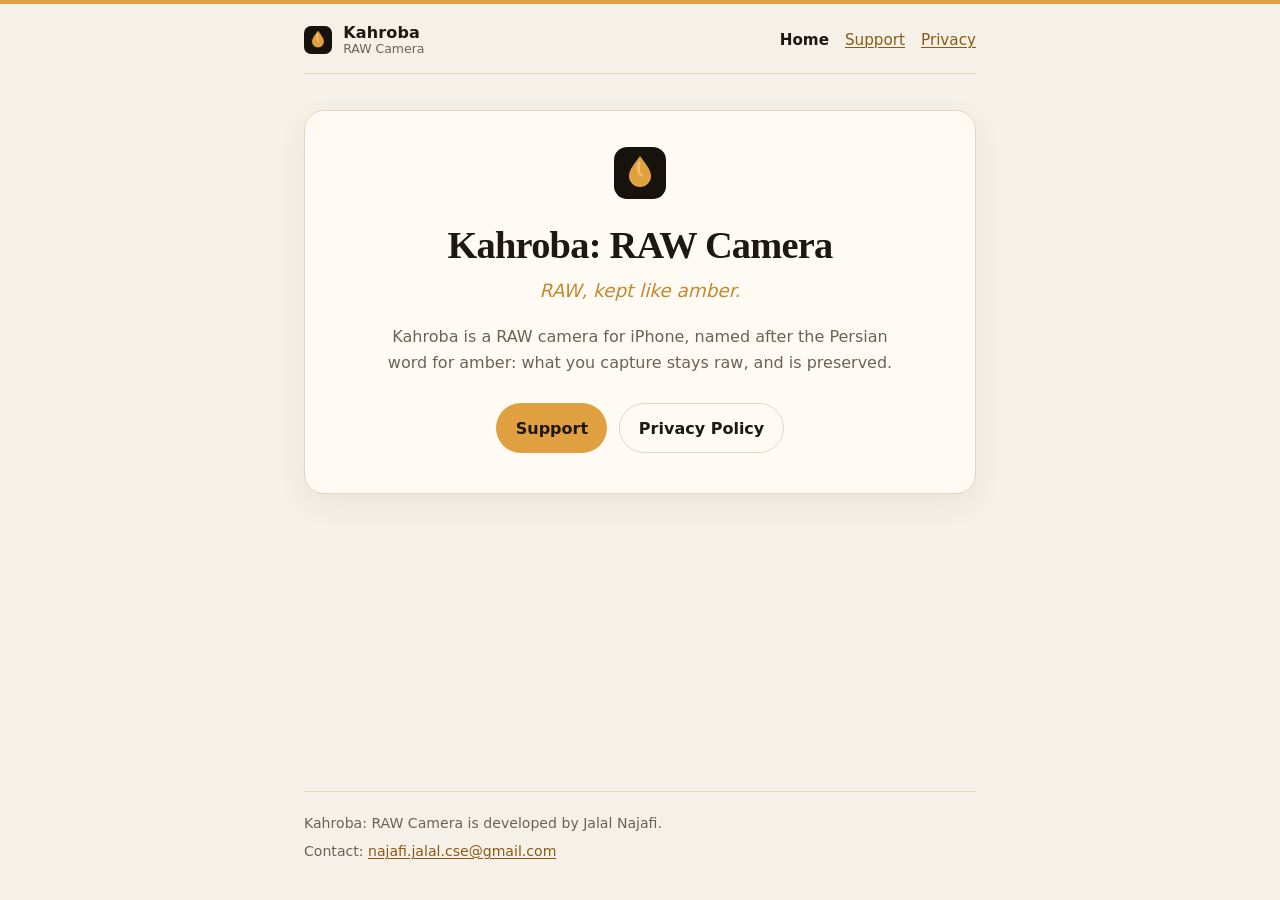
==== index.html @ dcbddff6 "Add public Support and Privacy Policy pages for Kahroba: RAW Camera Static English site for App Stor" ====
<!DOCTYPE html>
<html lang="en">
<head>
  <meta charset="utf-8">
  <meta name="viewport" content="width=device-width, initial-scale=1">
  <meta name="color-scheme" content="light dark">
  <meta name="description" content="Kahroba is a RAW camera for iPhone. RAW, kept like amber.">
  <title>Kahroba: RAW Camera</title>
  <link rel="icon" href="favicon.svg" type="image/svg+xml">
  <link rel="stylesheet" href="styles.css">
</head>
<body>
  <a class="skip" href="#content">Skip to content</a>
  <div class="topbar" aria-hidden="true"></div>
  <header>
    <a class="brand" href="index.html">
      <svg class="mark" viewBox="0 0 32 32" aria-hidden="true" focusable="false">
  <rect width="32" height="32" rx="8" fill="#16130f"/>
  <path d="M16 5.5c2.2 3.2 6.8 8.2 6.8 12.3A6.8 6.8 0 0 1 16 24.6a6.8 6.8 0 0 1-6.8-6.8C9.2 13.7 13.8 8.7 16 5.5z" fill="#e0a040"/>
  <path d="M14.2 10.2c1.4-2 2.5-3.4 1.8 2.4-.5 4.2 2.6 5.4 2.6 5.4-2.8.8-4.8-1.7-4.4-7.8z" fill="#f3c56a" opacity=".85"/>
</svg>
      <span class="brand-text">
        <span class="brand-name">Kahroba</span>
        <span class="brand-sub">RAW Camera</span>
      </span>
    </a>
    <nav aria-label="Primary">
      <a href="index.html" aria-current="page">Home</a>
      <a href="support.html">Support</a>
      <a href="privacy.html">Privacy</a>
    </nav>
  </header>
  <main id="content">
    <section class="hero">
      <svg class="mark-lg" viewBox="0 0 32 32" aria-hidden="true" focusable="false">
  <rect width="32" height="32" rx="8" fill="#16130f"/>
  <path d="M16 5.5c2.2 3.2 6.8 8.2 6.8 12.3A6.8 6.8 0 0 1 16 24.6a6.8 6.8 0 0 1-6.8-6.8C9.2 13.7 13.8 8.7 16 5.5z" fill="#e0a040"/>
  <path d="M14.2 10.2c1.4-2 2.5-3.4 1.8 2.4-.5 4.2 2.6 5.4 2.6 5.4-2.8.8-4.8-1.7-4.4-7.8z" fill="#f3c56a" opacity=".85"/>
</svg>
      <h1>Kahroba: RAW Camera</h1>
      <p class="tagline">RAW, kept like amber.</p>
      <p class="lede">Kahroba is a RAW camera for iPhone, named after the Persian word for amber: what you capture stays raw, and is preserved.</p>
      <div class="actions">
        <a class="btn btn-primary" href="support.html">Support</a>
        <a class="btn btn-secondary" href="privacy.html">Privacy Policy</a>
      </div>
    </section>
  </main>
  <footer>
    <p>Kahroba: RAW Camera is developed by Jalal Najafi.</p>
    <p>Contact: <a href="mailto:najafi.jalal.cse@gmail.com">najafi.jalal.cse@gmail.com</a></p>
  </footer>
</body>
</html>
---- styles.css ----
/* Kahroba site — local stylesheet only. No external fonts, scripts, or trackers. */

:root {
  color-scheme: light dark;
  --amber: #e0a040;
  --amber-deep: #c4892a;
  --bg: #f6f1e8;
  --bg-elev: #fffbf4;
  --text: #1c1812;
  --muted: #6b6256;
  --line: #e4d6c0;
  --link: #8a5a12;
  --link-hover: #6e460c;
  --shadow: 0 10px 30px rgba(28, 24, 18, 0.06);
}

@media (prefers-color-scheme: dark) {
  :root {
    --bg: #14110e;
    --bg-elev: #1d1914;
    --text: #f4efe6;
    --muted: #b5a894;
    --line: #3a3228;
    --link: #e0a040;
    --link-hover: #f0c06a;
    --shadow: 0 10px 30px rgba(0, 0, 0, 0.28);
  }
}

* {
  box-sizing: border-box;
}

html {
  font-size: 100%;
  -webkit-text-size-adjust: 100%;
}

body {
  margin: 0;
  min-height: 100vh;
  display: flex;
  flex-direction: column;
  background: var(--bg);
  color: var(--text);
  font-family: system-ui, -apple-system, BlinkMacSystemFont, "Segoe UI", sans-serif;
  line-height: 1.6;
}

a {
  color: var(--link);
  text-decoration-thickness: 1px;
  text-underline-offset: 0.16em;
}

a:hover,
a:focus-visible {
  color: var(--link-hover);
}

a:focus-visible,
.btn:focus-visible {
  outline: 2px solid var(--amber);
  outline-offset: 3px;
}

.skip {
  position: absolute;
  left: 0.75rem;
  top: -3rem;
  background: var(--bg-elev);
  color: var(--text);
  padding: 0.5rem 0.75rem;
  z-index: 10;
}

.skip:focus {
  top: 0.75rem;
}

.topbar {
  height: 4px;
  background: var(--amber);
}

header,
main,
footer {
  width: min(42rem, calc(100% - 2.5rem));
  margin-inline: auto;
}

header {
  display: flex;
  align-items: center;
  justify-content: space-between;
  gap: 1rem;
  padding: 1.25rem 0 1rem;
  border-bottom: 1px solid var(--line);
}

.brand {
  display: flex;
  align-items: center;
  gap: 0.7rem;
  color: inherit;
  text-decoration: none;
  min-width: 0;
}

.brand:hover,
.brand:focus-visible {
  color: inherit;
}

.mark {
  width: 1.75rem;
  height: 1.75rem;
  flex: 0 0 auto;
}

.brand-text {
  display: flex;
  flex-direction: column;
  line-height: 1.15;
}

.brand-name {
  font-weight: 650;
  letter-spacing: 0.01em;
}

.brand-sub {
  color: var(--muted);
  font-size: 0.78rem;
}

nav {
  display: flex;
  gap: 1rem;
  flex-wrap: wrap;
  justify-content: flex-end;
}

nav a {
  font-size: 0.95rem;
}

nav a[aria-current="page"] {
  color: var(--text);
  text-decoration: none;
  font-weight: 600;
}

main {
  flex: 1;
  padding: 2.25rem 0 3rem;
}

.hero {
  text-align: center;
  padding: 2.25rem 1.25rem 2.5rem;
  background: var(--bg-elev);
  border: 1px solid var(--line);
  border-radius: 1.25rem;
  box-shadow: var(--shadow);
}

.hero .mark-lg {
  width: 3.25rem;
  height: 3.25rem;
  margin: 0 auto 1rem;
}

h1 {
  margin: 0 0 0.5rem;
  font-family: ui-serif, Palatino, Georgia, "Times New Roman", serif;
  font-weight: 600;
  font-size: clamp(1.8rem, 5vw, 2.4rem);
  line-height: 1.2;
  letter-spacing: -0.02em;
}

.tagline {
  margin: 0;
  color: var(--amber-deep);
  font-size: 1.15rem;
  font-style: italic;
}

@media (prefers-color-scheme: dark) {
  .tagline {
    color: var(--amber);
  }
}

.lede {
  margin: 1.15rem auto 0;
  max-width: 32rem;
  color: var(--muted);
}

.actions {
  display: flex;
  justify-content: center;
  gap: 0.75rem;
  flex-wrap: wrap;
  margin-top: 1.75rem;
}

.btn {
  display: inline-block;
  padding: 0.7rem 1.15rem;
  border-radius: 999px;
  text-decoration: none;
  font-weight: 600;
  border: 1px solid transparent;
}

.btn-primary {
  background: var(--amber);
  color: #1c1812;
}

.btn-primary:hover,
.btn-primary:focus-visible {
  color: #1c1812;
  background: #ebb05a;
}

.btn-secondary {
  background: transparent;
  color: var(--text);
  border-color: var(--line);
}

.btn-secondary:hover,
.btn-secondary:focus-visible {
  color: var(--text);
  border-color: var(--amber);
}

h2 {
  margin: 2rem 0 0.7rem;
  font-size: 1.25rem;
  line-height: 1.3;
}

h2:first-child {
  margin-top: 0;
}

p,
ul {
  margin: 0 0 1rem;
}

ul {
  padding-left: 1.2rem;
}

li + li {
  margin-top: 0.35rem;
}

.faq {
  display: grid;
  gap: 0.9rem;
}

.faq article {
  background: var(--bg-elev);
  border: 1px solid var(--line);
  border-radius: 0.9rem;
  padding: 1rem 1.1rem 0.15rem;
}

.faq h3 {
  margin: 0 0 0.4rem;
  font-size: 1.02rem;
}

.note {
  padding: 0.9rem 1rem;
  border-left: 3px solid var(--amber);
  background: var(--bg-elev);
  border-radius: 0 0.7rem 0.7rem 0;
}

footer {
  padding: 1.25rem 0 2rem;
  border-top: 1px solid var(--line);
  color: var(--muted);
  font-size: 0.88rem;
}

footer p {
  margin: 0 0 0.35rem;
}

.meta {
  color: var(--muted);
  font-size: 0.92rem;
}

@media (max-width: 36rem) {
  header,
  main,
  footer {
    width: min(42rem, calc(100% - 1.75rem));
  }

  header {
    flex-direction: column;
    align-items: flex-start;
  }

  nav {
    justify-content: flex-start;
  }
}
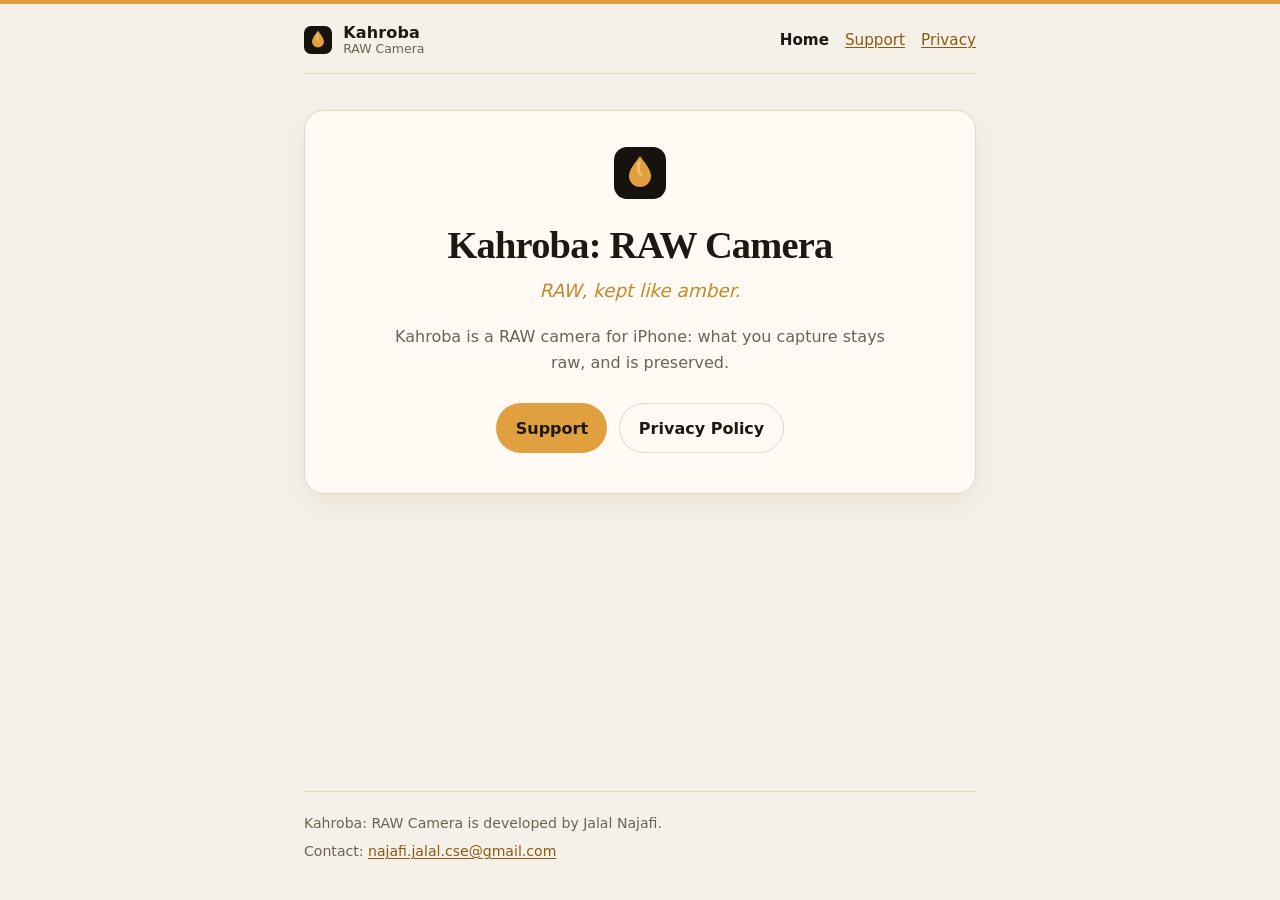
==== commit 9f52bc7c: "Remove language reference from homepage" ====
--- a/index.html
+++ b/index.html
@@ -39,7 +39,7 @@
 </svg>
       <h1>Kahroba: RAW Camera</h1>
       <p class="tagline">RAW, kept like amber.</p>
-      <p class="lede">Kahroba is a RAW camera for iPhone, named after the Persian word for amber: what you capture stays raw, and is preserved.</p>
+      <p class="lede">Kahroba is a RAW camera for iPhone: what you capture stays raw, and is preserved.</p>
       <div class="actions">
         <a class="btn btn-primary" href="support.html">Support</a>
         <a class="btn btn-secondary" href="privacy.html">Privacy Policy</a>
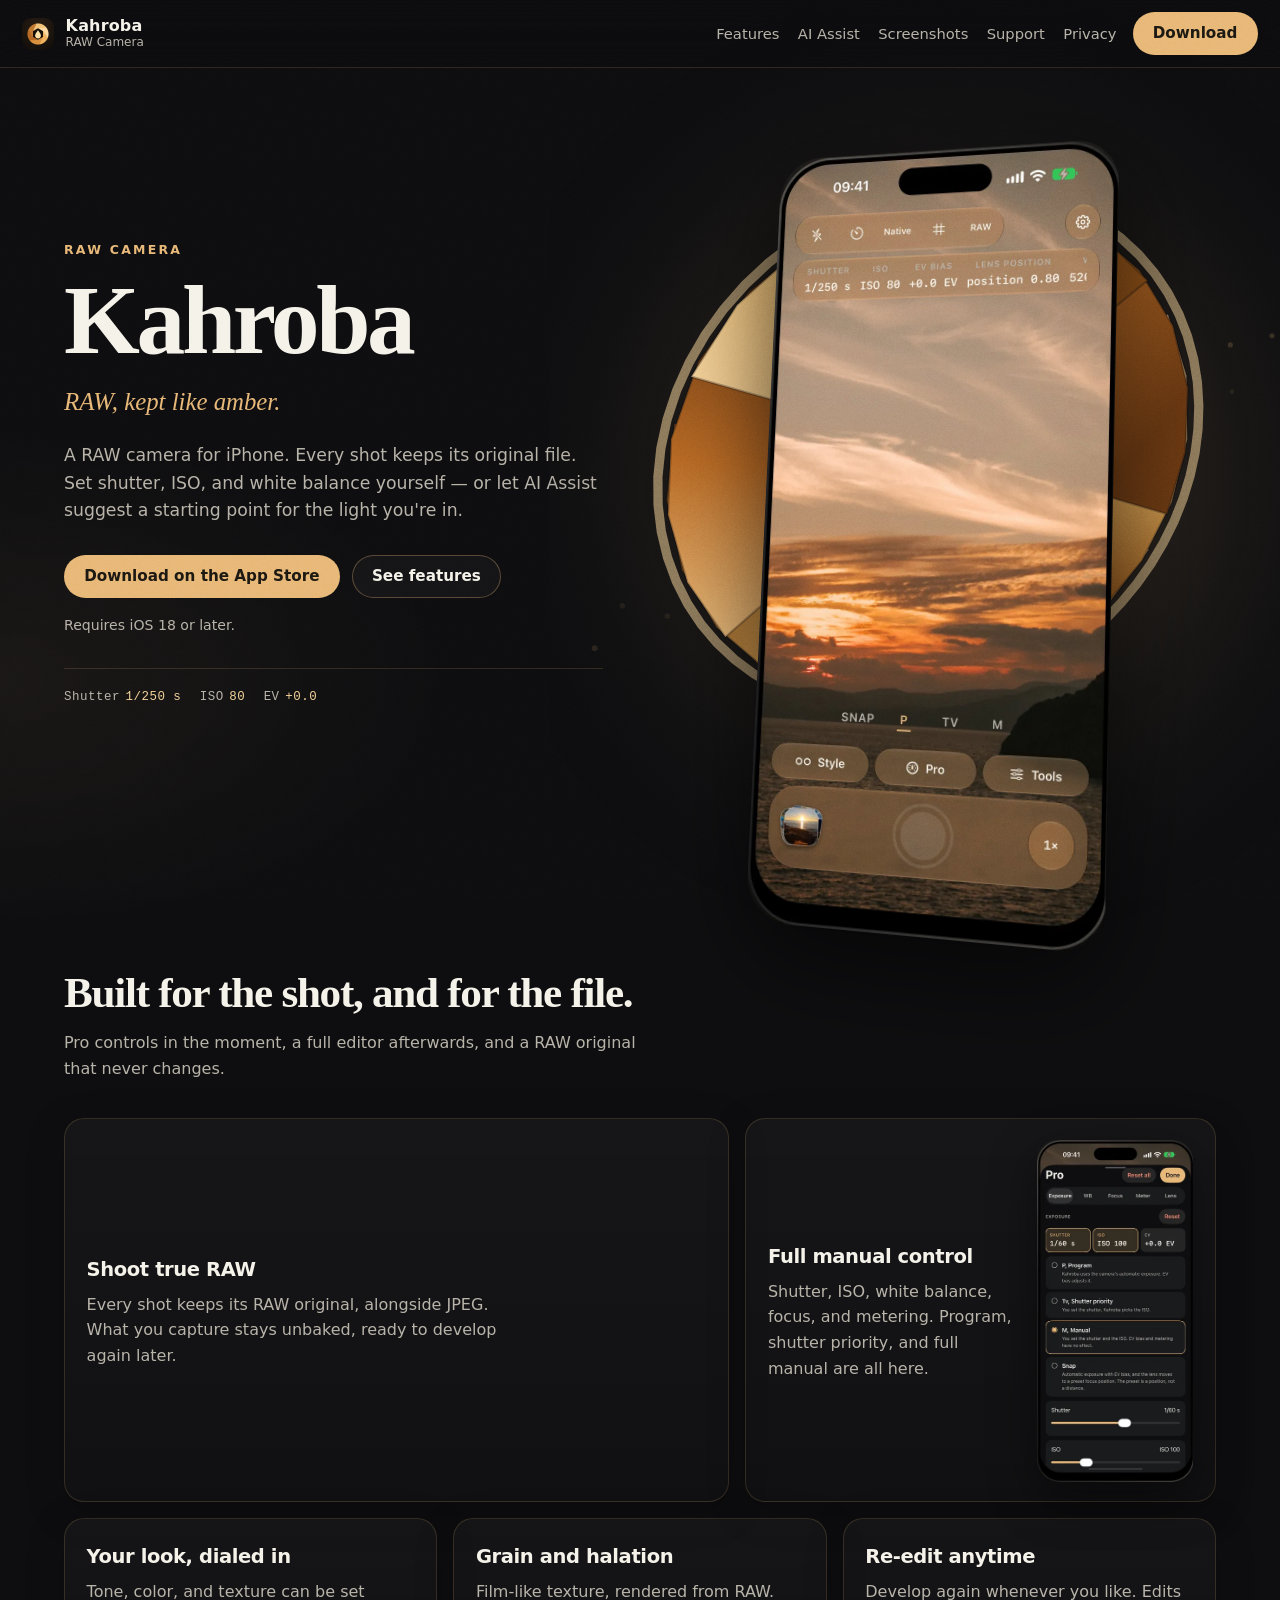
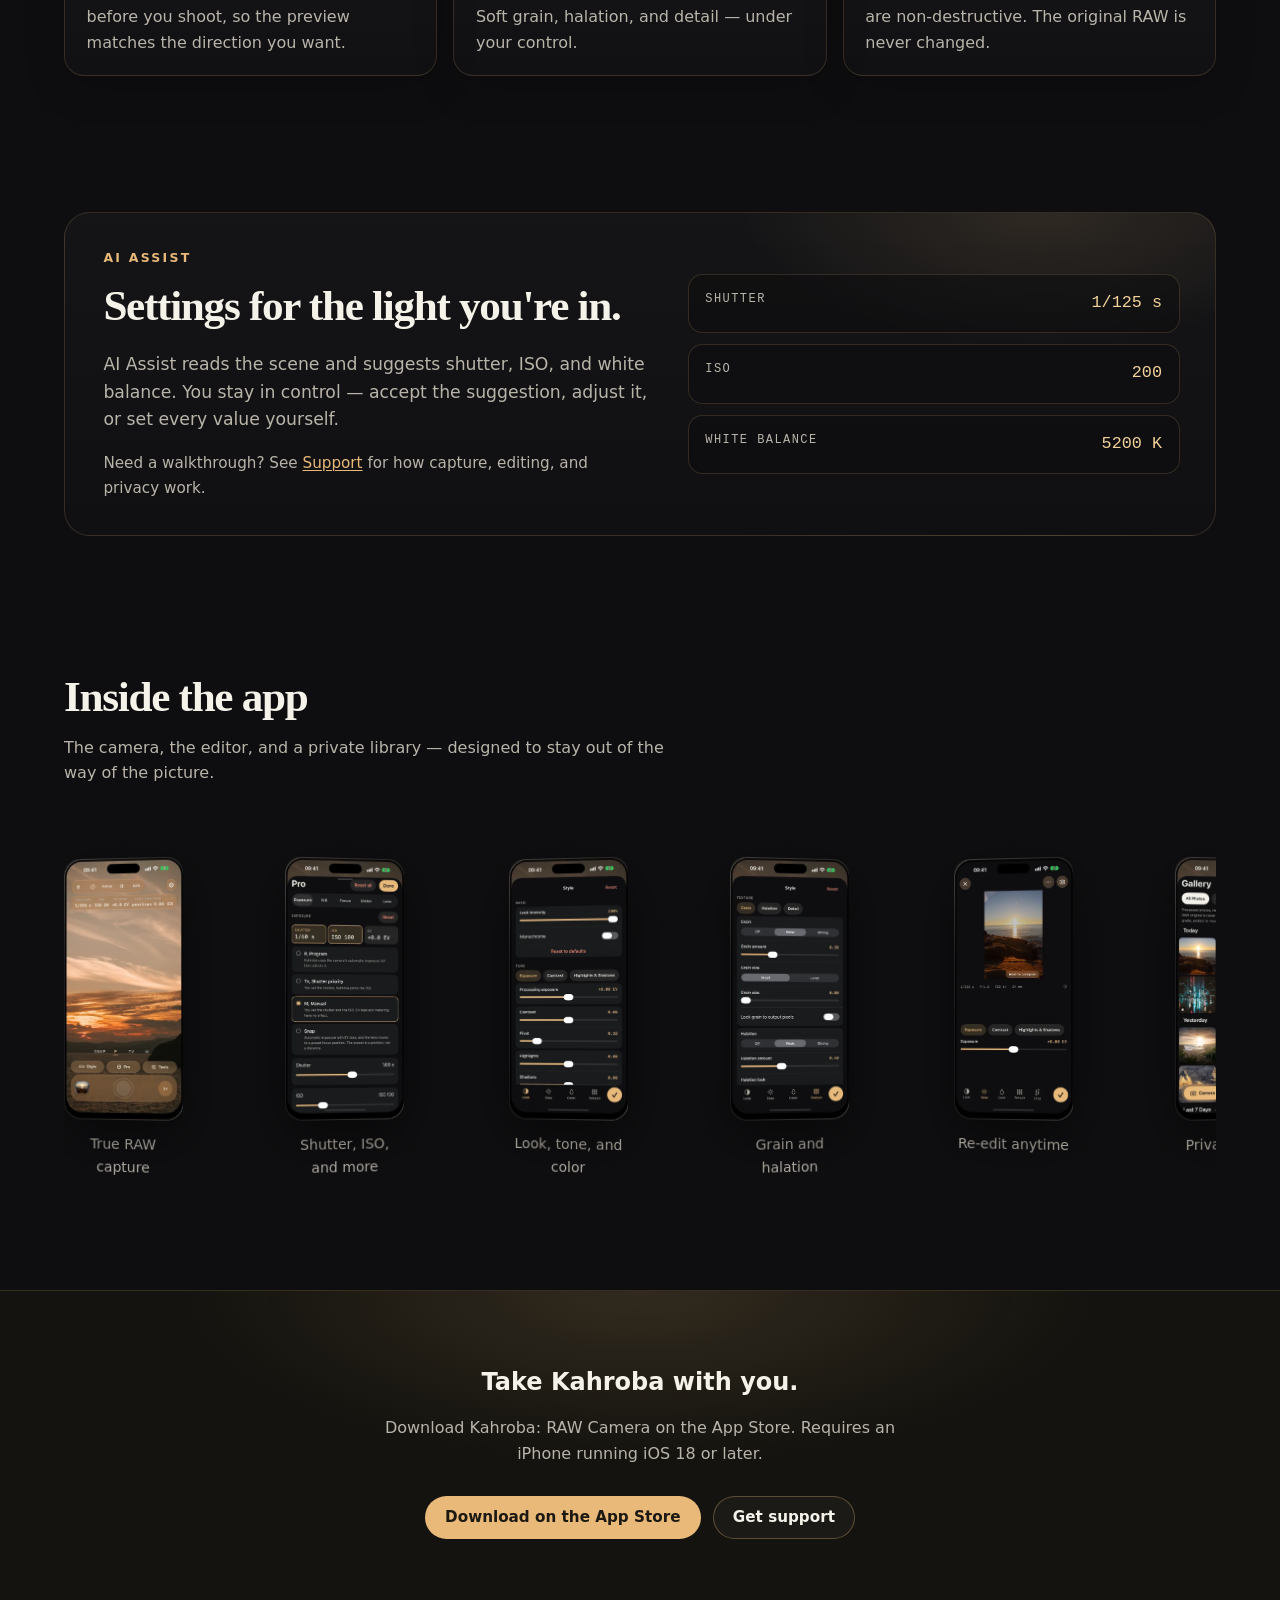
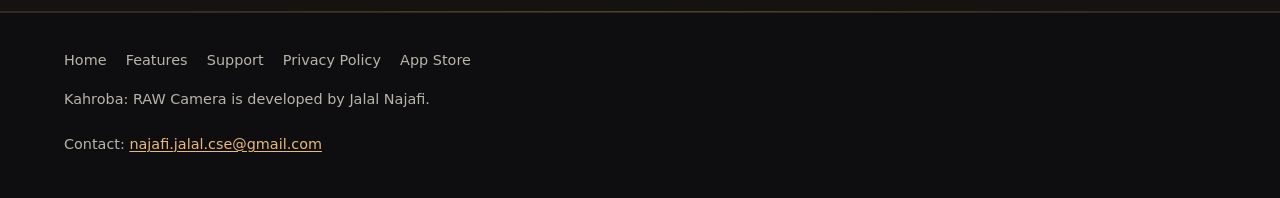
==== commit a85d2140: "Replace legal-only pages with a 3D landing site for Kahroba: RAW Camera Add a dark premium homepage " ====
--- a/index.html
+++ b/index.html
@@ -3,52 +3,280 @@
 <head>
   <meta charset="utf-8">
   <meta name="viewport" content="width=device-width, initial-scale=1">
-  <meta name="color-scheme" content="light dark">
-  <meta name="description" content="Kahroba is a RAW camera for iPhone. RAW, kept like amber.">
+  <meta name="color-scheme" content="dark">
+  <meta name="theme-color" content="#0E0E10">
+  <meta name="description" content="Kahroba is a RAW camera for iPhone. Shoot true RAW with full manual shutter, ISO, and white balance. AI Assist can suggest settings for the light you're in.">
   <title>Kahroba: RAW Camera</title>
-  <link rel="icon" href="favicon.svg" type="image/svg+xml">
-  <link rel="stylesheet" href="styles.css">
+  <link rel="canonical" href="https://jalalnajafi.github.io/kahroba-app/">
+  <link rel="icon" href="assets/favicon.svg" type="image/svg+xml">
+  <link rel="icon" href="assets/favicon-32.png" type="image/png" sizes="32x32">
+  <link rel="apple-touch-icon" href="assets/apple-touch-icon.png">
+  <meta property="og:type" content="website">
+  <meta property="og:title" content="Kahroba: RAW Camera">
+  <meta property="og:description" content="A RAW camera for iPhone. Manual control, true RAW, and AI Assist.">
+  <meta property="og:url" content="https://jalalnajafi.github.io/kahroba-app/">
+  <meta property="og:image" content="https://jalalnajafi.github.io/kahroba-app/assets/og.png">
+  <meta property="og:image:width" content="1200">
+  <meta property="og:image:height" content="630">
+  <meta name="twitter:card" content="summary_large_image">
+  <meta name="twitter:title" content="Kahroba: RAW Camera">
+  <meta name="twitter:description" content="A RAW camera for iPhone. Manual control, true RAW, and AI Assist.">
+  <meta name="twitter:image" content="https://jalalnajafi.github.io/kahroba-app/assets/og.png">
+  <link rel="preload" as="image" href="assets/screens/shoot-true-raw@2x.webp" fetchpriority="high">
+  <style>
+    .intro{position:fixed;inset:0;z-index:200}
+    .intro-veil{position:absolute;inset:0;background:#0e0e10}
+    html.intro-skip .intro,html.intro-done .intro{display:none!important}
+    @media (prefers-reduced-motion:reduce){.intro{display:none!important}}
+  </style>
+  <script>
+    (function () {
+      var skip = false;
+      try {
+        if (window.matchMedia("(prefers-reduced-motion: reduce)").matches) skip = true;
+        var force = /(?:^|[?&])intro=1(?:&|$)/.test(window.location.search);
+        if (!force && sessionStorage.getItem("kahroba-intro") === "1") skip = true;
+      } catch (e) {}
+      if (skip) document.documentElement.classList.add("intro-skip");
+      else {
+        document.documentElement.classList.add("intro-playing");
+        window.setTimeout(function () {
+          document.documentElement.classList.add("intro-done");
+          document.documentElement.classList.remove("intro-playing");
+          try { sessionStorage.setItem("kahroba-intro", "1"); } catch (e2) {}
+        }, 2000);
+      }
+    })();
+  </script>
+  <link rel="stylesheet" href="css/intro.css">
+  <link rel="stylesheet" href="css/site.css">
+  <script type="application/ld+json">
+  {
+    "@context": "https://schema.org",
+    "@type": "SoftwareApplication",
+    "name": "Kahroba: RAW Camera",
+    "operatingSystem": "iOS 18",
+    "applicationCategory": "PhotographyApplication",
+    "offers": {
+      "@type": "Offer",
+      "price": "0",
+      "priceCurrency": "USD"
+    },
+    "url": "https://jalalnajafi.github.io/kahroba-app/",
+    "downloadUrl": "https://apps.apple.com/app/id6832579621",
+    "image": "https://jalalnajafi.github.io/kahroba-app/assets/icon.png"
+  }
+  </script>
 </head>
 <body>
+  <div id="intro" class="intro">
+    <div class="intro-veil" aria-hidden="true"></div>
+    <svg class="intro-iris" viewBox="0 0 100 100" preserveAspectRatio="xMidYMid slice" aria-hidden="true">
+      <defs>
+        <linearGradient id="intro-blade-a" x1="0" y1="0" x2="1" y2="1">
+          <stop offset="0%" stop-color="#f3d19a"/>
+          <stop offset="45%" stop-color="#e8b979"/>
+          <stop offset="100%" stop-color="#8a4e16"/>
+        </linearGradient>
+        <linearGradient id="intro-blade-b" x1="1" y1="0" x2="0" y2="1">
+          <stop offset="0%" stop-color="#e8b979"/>
+          <stop offset="50%" stop-color="#b86a24"/>
+          <stop offset="100%" stop-color="#6d3a12"/>
+        </linearGradient>
+      </defs>
+      <g class="intro-blade-g" style="--i:0"><path class="intro-blade" d="M 49.53 49.353 L 22.08 11.572 A 47.5 47.5 0 0 1 77.92 11.572 L 50.47 49.353 A 0.8 0.8 0 0 0 49.53 49.353 Z" fill="url(#intro-blade-a)"/></g>
+      <g class="intro-blade-g" style="--i:1"><path class="intro-blade" d="M 49.53 49.353 L 22.08 11.572 A 47.5 47.5 0 0 1 77.92 11.572 L 50.47 49.353 A 0.8 0.8 0 0 0 49.53 49.353 Z" fill="url(#intro-blade-b)"/></g>
+      <g class="intro-blade-g" style="--i:2"><path class="intro-blade" d="M 49.53 49.353 L 22.08 11.572 A 47.5 47.5 0 0 1 77.92 11.572 L 50.47 49.353 A 0.8 0.8 0 0 0 49.53 49.353 Z" fill="url(#intro-blade-a)"/></g>
+      <g class="intro-blade-g" style="--i:3"><path class="intro-blade" d="M 49.53 49.353 L 22.08 11.572 A 47.5 47.5 0 0 1 77.92 11.572 L 50.47 49.353 A 0.8 0.8 0 0 0 49.53 49.353 Z" fill="url(#intro-blade-b)"/></g>
+      <g class="intro-blade-g" style="--i:4"><path class="intro-blade" d="M 49.53 49.353 L 22.08 11.572 A 47.5 47.5 0 0 1 77.92 11.572 L 50.47 49.353 A 0.8 0.8 0 0 0 49.53 49.353 Z" fill="url(#intro-blade-a)"/></g>
+      <g class="intro-blade-g" style="--i:5"><path class="intro-blade" d="M 49.53 49.353 L 22.08 11.572 A 47.5 47.5 0 0 1 77.92 11.572 L 50.47 49.353 A 0.8 0.8 0 0 0 49.53 49.353 Z" fill="url(#intro-blade-b)"/></g>
+    </svg>
+    <div class="intro-rings" aria-hidden="true">
+      <span class="intro-ring"></span>
+      <span class="intro-ring"></span>
+      <span class="intro-ring"></span>
+    </div>
+    <canvas class="intro-fx" id="intro-fx" aria-hidden="true"></canvas>
+    <svg class="intro-drop" viewBox="0 0 64 80" aria-hidden="true">
+      <defs>
+        <linearGradient id="intro-drop-grad" x1="32" y1="2" x2="32" y2="78" gradientUnits="userSpaceOnUse">
+          <stop offset="0%" stop-color="#fff6de"/>
+          <stop offset="38%" stop-color="#f3d19a"/>
+          <stop offset="100%" stop-color="#c9893a"/>
+        </linearGradient>
+        <radialGradient id="intro-drop-hl" cx="38%" cy="58%" r="42%">
+          <stop offset="0%" stop-color="#fffdf6" stop-opacity="0.7"/>
+          <stop offset="55%" stop-color="#fff6de" stop-opacity="0.12"/>
+          <stop offset="100%" stop-color="#fff6de" stop-opacity="0"/>
+        </radialGradient>
+      </defs>
+      <path d="M32 3C32 3 56 30 56 50A24 24 0 1 1 8 50C8 30 32 3 32 3Z" fill="url(#intro-drop-grad)"/>
+      <path d="M32 3C32 3 56 30 56 50A24 24 0 1 1 8 50C8 30 32 3 32 3Z" fill="url(#intro-drop-hl)"/>
+      <ellipse cx="24.5" cy="48" rx="7.5" ry="10" fill="#fffdf6" opacity="0.28"/>
+    </svg>
+    <button type="button" class="intro-skip" id="intro-skip">Skip</button>
+  </div>
   <a class="skip" href="#content">Skip to content</a>
-  <div class="topbar" aria-hidden="true"></div>
-  <header>
+  <header class="site-header">
     <a class="brand" href="index.html">
-      <svg class="mark" viewBox="0 0 32 32" aria-hidden="true" focusable="false">
-  <rect width="32" height="32" rx="8" fill="#16130f"/>
-  <path d="M16 5.5c2.2 3.2 6.8 8.2 6.8 12.3A6.8 6.8 0 0 1 16 24.6a6.8 6.8 0 0 1-6.8-6.8C9.2 13.7 13.8 8.7 16 5.5z" fill="#e0a040"/>
-  <path d="M14.2 10.2c1.4-2 2.5-3.4 1.8 2.4-.5 4.2 2.6 5.4 2.6 5.4-2.8.8-4.8-1.7-4.4-7.8z" fill="#f3c56a" opacity=".85"/>
-</svg>
+      <img class="brand-icon" src="assets/icon.png" width="512" height="512" alt="">
       <span class="brand-text">
         <span class="brand-name">Kahroba</span>
         <span class="brand-sub">RAW Camera</span>
       </span>
     </a>
-    <nav aria-label="Primary">
-      <a href="index.html" aria-current="page">Home</a>
+    <nav id="nav" class="nav" aria-label="Primary">
+      <a href="#features">Features</a>
+      <a href="#ai">AI Assist</a>
+      <a href="#gallery">Screenshots</a>
       <a href="support.html">Support</a>
       <a href="privacy.html">Privacy</a>
     </nav>
+    <a class="btn btn-primary btn-download" href="https://apps.apple.com/app/id6832579621">Download</a>
+    <button class="nav-toggle" type="button" aria-controls="nav" aria-expanded="false" aria-label="Open menu">
+      <svg viewBox="0 0 24 24" fill="none" stroke="currentColor" stroke-width="1.8" stroke-linecap="round" aria-hidden="true">
+        <path d="M4 7h16M4 12h16M4 17h16"/>
+      </svg>
+    </button>
   </header>
+
   <main id="content">
     <section class="hero">
-      <svg class="mark-lg" viewBox="0 0 32 32" aria-hidden="true" focusable="false">
-  <rect width="32" height="32" rx="8" fill="#16130f"/>
-  <path d="M16 5.5c2.2 3.2 6.8 8.2 6.8 12.3A6.8 6.8 0 0 1 16 24.6a6.8 6.8 0 0 1-6.8-6.8C9.2 13.7 13.8 8.7 16 5.5z" fill="#e0a040"/>
-  <path d="M14.2 10.2c1.4-2 2.5-3.4 1.8 2.4-.5 4.2 2.6 5.4 2.6 5.4-2.8.8-4.8-1.7-4.4-7.8z" fill="#f3c56a" opacity=".85"/>
-</svg>
-      <h1>Kahroba: RAW Camera</h1>
-      <p class="tagline">RAW, kept like amber.</p>
-      <p class="lede">Kahroba is a RAW camera for iPhone: what you capture stays raw, and is preserved.</p>
-      <div class="actions">
-        <a class="btn btn-primary" href="support.html">Support</a>
-        <a class="btn btn-secondary" href="privacy.html">Privacy Policy</a>
+      <div class="hero-copy">
+        <p class="eyebrow">RAW Camera</p>
+        <h1>Kahroba</h1>
+        <p class="tagline">RAW, kept like amber.</p>
+        <p class="lede">A RAW camera for iPhone. Every shot keeps its original file. Set shutter, ISO, and white balance yourself — or let AI Assist suggest a starting point for the light you're in.</p>
+        <div class="hero-actions">
+          <a class="btn btn-primary" href="https://apps.apple.com/app/id6832579621">Download on the App Store</a>
+          <a class="btn btn-secondary" href="#features">See features</a>
+        </div>
+        <p class="req">Requires iOS 18 or later.</p>
+        <div class="hud" aria-hidden="true">
+          <span><b>Shutter</b>1/250 s</span>
+          <span><b>ISO</b>80</span>
+          <span><b>EV</b>+0.0</span>
+        </div>
+      </div>
+      <div class="hero-stage" aria-hidden="true">
+        <canvas id="aperture" width="800" height="800"></canvas>
+        <div class="phone-tilt">
+          <img src="assets/screens/shoot-true-raw.webp" srcset="assets/screens/shoot-true-raw.webp 360w, assets/screens/shoot-true-raw@2x.webp 720w" sizes="(max-width: 860px) 64vw, 22.5rem" width="720" height="1570" alt="Kahroba camera screen capturing a sunset in RAW, with shutter, ISO, and lens controls visible." decoding="async" fetchpriority="high">
+        </div>
+      </div>
+    </section>
+
+    <section class="section" id="features">
+      <div class="section-head reveal">
+        <h2>Built for the shot, and for the file.</h2>
+        <p>Pro controls in the moment, a full editor afterwards, and a RAW original that never changes.</p>
+      </div>
+      <div class="feature-grid">
+        <article class="card wide reveal">
+          <div class="card-row">
+            <div>
+              <h3>Shoot true RAW</h3>
+              <p>Every shot keeps its RAW original, alongside JPEG. What you capture stays unbaked, ready to develop again later.</p>
+            </div>
+            <img src="assets/screens/shoot-true-raw.webp" srcset="assets/screens/shoot-true-raw.webp 360w, assets/screens/shoot-true-raw@2x.webp 720w" sizes="9.8rem" width="720" height="1570" alt="The Kahroba camera interface over a sunset, with RAW enabled." decoding="async" class="phone-mini">
+          </div>
+        </article>
+        <article class="card narrow reveal">
+          <div class="card-row">
+            <div>
+              <h3>Full manual control</h3>
+              <p>Shutter, ISO, white balance, focus, and metering. Program, shutter priority, and full manual are all here.</p>
+            </div>
+            <img src="assets/screens/full-manual.webp" srcset="assets/screens/full-manual.webp 360w, assets/screens/full-manual@2x.webp 720w" sizes="9.8rem" width="720" height="1570" alt="The Pro controls screen, with manual shutter and ISO selected." decoding="async" class="phone-mini">
+          </div>
+        </article>
+        <article class="card third reveal">
+          <h3>Your look, dialed in</h3>
+          <p>Tone, color, and texture can be set before you shoot, so the preview matches the direction you want.</p>
+        </article>
+        <article class="card third reveal">
+          <h3>Grain and halation</h3>
+          <p>Film-like texture, rendered from RAW. Soft grain, halation, and detail — under your control.</p>
+        </article>
+        <article class="card third reveal">
+          <h3>Re-edit anytime</h3>
+          <p>Develop again whenever you like. Edits are non-destructive. The original RAW is never changed.</p>
+        </article>
+      </div>
+    </section>
+
+    <section class="section" id="ai">
+      <div class="ai-panel reveal">
+        <div>
+          <p class="eyebrow">AI Assist</p>
+          <h2>Settings for the light you're in.</h2>
+          <p class="lede">AI Assist reads the scene and suggests shutter, ISO, and white balance. You stay in control — accept the suggestion, adjust it, or set every value yourself.</p>
+          <p class="ai-note">Need a walkthrough? See <a href="support.html">Support</a> for how capture, editing, and privacy work.</p>
+        </div>
+        <div class="ai-readout" aria-hidden="true">
+          <div><b>Shutter</b><span>1/125 s</span></div>
+          <div><b>ISO</b><span>200</span></div>
+          <div><b>White balance</b><span>5200 K</span></div>
+        </div>
+      </div>
+    </section>
+
+    <section class="section" id="gallery">
+      <div class="section-head reveal">
+        <h2>Inside the app</h2>
+        <p>The camera, the editor, and a private library — designed to stay out of the way of the picture.</p>
+      </div>
+      <div class="gallery-track">
+        <figure class="shot">
+          <img src="assets/screens/shoot-true-raw.webp" srcset="assets/screens/shoot-true-raw.webp 360w, assets/screens/shoot-true-raw@2x.webp 720w" sizes="(min-width: 700px) 16.5rem, 70vw" width="720" height="1570" alt="Kahroba camera screen capturing a sunset in RAW." decoding="async">
+          <figcaption>True RAW capture</figcaption>
+        </figure>
+        <figure class="shot">
+          <img src="assets/screens/full-manual.webp" srcset="assets/screens/full-manual.webp 360w, assets/screens/full-manual@2x.webp 720w" sizes="(min-width: 700px) 16.5rem, 70vw" width="720" height="1570" alt="Manual shutter, ISO, and exposure mode controls." decoding="async">
+          <figcaption>Shutter, ISO, and more</figcaption>
+        </figure>
+        <figure class="shot">
+          <img src="assets/screens/your-look.webp" srcset="assets/screens/your-look.webp 360w, assets/screens/your-look@2x.webp 720w" sizes="(min-width: 700px) 16.5rem, 70vw" width="720" height="1570" alt="Style controls for tone, look, and texture before capture." decoding="async">
+          <figcaption>Look, tone, and color</figcaption>
+        </figure>
+        <figure class="shot">
+          <img src="assets/screens/grain-halation.webp" srcset="assets/screens/grain-halation.webp 360w, assets/screens/grain-halation@2x.webp 720w" sizes="(min-width: 700px) 16.5rem, 70vw" width="720" height="1570" alt="Texture controls for grain and halation." decoding="async">
+          <figcaption>Grain and halation</figcaption>
+        </figure>
+        <figure class="shot">
+          <img src="assets/screens/edit-anytime.webp" srcset="assets/screens/edit-anytime.webp 360w, assets/screens/edit-anytime@2x.webp 720w" sizes="(min-width: 700px) 16.5rem, 70vw" width="720" height="1570" alt="The non-destructive editor, with exposure adjustments and a compare control." decoding="async">
+          <figcaption>Re-edit anytime</figcaption>
+        </figure>
+        <figure class="shot">
+          <img src="assets/screens/private.webp" srcset="assets/screens/private.webp 360w, assets/screens/private@2x.webp 720w" sizes="(min-width: 700px) 16.5rem, 70vw" width="720" height="1570" alt="The in-app gallery, with photos grouped by day." decoding="async">
+          <figcaption>Private library</figcaption>
+        </figure>
+      </div>
+    </section>
+
+    <section class="download-band" id="download">
+      <h2>Take Kahroba with you.</h2>
+      <p>Download Kahroba: RAW Camera on the App Store. Requires an iPhone running iOS 18 or later.</p>
+      <div class="hero-actions">
+        <a class="btn btn-primary" href="https://apps.apple.com/app/id6832579621">Download on the App Store</a>
+        <a class="btn btn-secondary" href="support.html">Get support</a>
       </div>
     </section>
   </main>
-  <footer>
-    <p>Kahroba: RAW Camera is developed by Jalal Najafi.</p>
-    <p>Contact: <a href="mailto:najafi.jalal.cse@gmail.com">najafi.jalal.cse@gmail.com</a></p>
+
+  <footer class="site-footer">
+    <div class="footer-inner">
+      <nav class="footer-links" aria-label="Footer">
+        <a href="index.html">Home</a>
+        <a href="#features">Features</a>
+        <a href="support.html">Support</a>
+        <a href="privacy.html">Privacy Policy</a>
+        <a href="https://apps.apple.com/app/id6832579621">App Store</a>
+      </nav>
+      <p>Kahroba: RAW Camera is developed by Jalal Najafi.</p>
+      <p>Contact: <a href="mailto:najafi.jalal.cse@gmail.com">najafi.jalal.cse@gmail.com</a></p>
+    </div>
   </footer>
+  <script src="js/site.js" defer></script>
 </body>
 </html>
--- a/css/intro.css
+++ b/css/intro.css
@@ -0,0 +1,261 @@
+/* Kahroba intro — local styles only. Timed to about 1.85s, with a 2s safety hide. */
+
+@property --hole {
+  syntax: "<length-percentage>";
+  inherits: false;
+  initial-value: 0%;
+}
+
+@property --iris-hole {
+  syntax: "<length-percentage>";
+  inherits: false;
+  initial-value: 0%;
+}
+
+.intro {
+  position: fixed;
+  inset: 0;
+  z-index: 200;
+  background: transparent;
+  color: #f5f2ea;
+  overflow: hidden;
+  touch-action: none;
+  overscroll-behavior: none;
+  animation: intro-end 2s linear forwards;
+}
+
+html.intro-playing,
+html.intro-playing body {
+  overflow: hidden;
+}
+
+@keyframes intro-end {
+  0%, 78% { opacity: 1; visibility: visible; }
+  96% { opacity: 0; visibility: visible; }
+  100% { opacity: 0; visibility: hidden; pointer-events: none; }
+}
+
+html.intro-skip .intro,
+html.intro-done .intro {
+  display: none !important;
+}
+
+@media (prefers-reduced-motion: reduce) {
+  .intro { display: none !important; }
+}
+
+.intro-veil,
+.intro-fx,
+.intro-drop,
+.intro-rings,
+.intro-iris {
+  pointer-events: none;
+}
+
+.intro-veil {
+  position: absolute;
+  inset: 0;
+  width: 100%;
+  height: 100%;
+  display: block;
+  background: #0e0e10;
+  --hole: 0%;
+  -webkit-mask-image: radial-gradient(circle at 50% 48%, transparent var(--hole), #000 calc(var(--hole) + 1px));
+  mask-image: radial-gradient(circle at 50% 48%, transparent var(--hole), #000 calc(var(--hole) + 1px));
+  animation: intro-hole 0.85s cubic-bezier(0.22, 1, 0.36, 1) 1.05s forwards;
+}
+
+@keyframes intro-hole {
+  from { --hole: 0%; }
+  to { --hole: 80vmax; }
+}
+
+.intro-iris {
+  position: absolute;
+  left: 50%;
+  top: 48%;
+  width: min(16.5rem, 52vmin);
+  height: min(16.5rem, 52vmin);
+  transform: translate(-50%, -50%);
+  display: block;
+  overflow: visible;
+  opacity: 0;
+  --iris-hole: 0%;
+  -webkit-mask-image: radial-gradient(circle at 50% 50%, transparent var(--iris-hole), #000 calc(var(--iris-hole) + 1px));
+  mask-image: radial-gradient(circle at 50% 50%, transparent var(--iris-hole), #000 calc(var(--iris-hole) + 1px));
+  animation: intro-iris-vis 1.85s linear forwards,
+             intro-iris-hole 0.7s cubic-bezier(0.22, 1, 0.36, 1) 1.08s forwards;
+}
+
+@keyframes intro-iris-hole {
+  from { --iris-hole: 0%; }
+  to { --iris-hole: 62%; }
+}
+
+@keyframes intro-iris-vis {
+  0%, 52% { opacity: 0; transform: translate(-50%, -50%) scale(0.78); }
+  58% { opacity: 1; transform: translate(-50%, -50%) scale(1); }
+  72% { opacity: 1; transform: translate(-50%, -50%) scale(1.04); }
+  100% { opacity: 0; transform: translate(-50%, -50%) scale(1.1); }
+}
+
+.intro-blade-g {
+  transform-box: view-box;
+  transform-origin: 50% 50%;
+  transform: rotate(calc(var(--i) * 60deg));
+}
+
+.intro-blade {
+  transform-box: view-box;
+  transform-origin: 50% 50%;
+  animation: intro-blade 0.68s cubic-bezier(0.22, 1, 0.36, 1) 1.12s forwards;
+}
+
+@keyframes intro-blade {
+  from { transform: rotate(0deg); }
+  to { transform: rotate(54deg); }
+}
+
+.intro-drop {
+  position: absolute;
+  left: 50%;
+  top: 48%;
+  width: 3.35rem;
+  height: 4.5rem;
+  transform: translate(-50%, calc(-50% - 56vh)) scale(0.86, 1.28);
+  transform-origin: 50% 100%;
+  opacity: 0;
+  filter: drop-shadow(0 10px 18px rgba(232, 185, 121, 0.28));
+  will-change: transform, opacity;
+  animation: intro-drop 1.85s linear forwards;
+  z-index: 3;
+}
+
+@keyframes intro-drop {
+  0% {
+    transform: translate(-50%, calc(-50% - 56vh)) scale(0.84, 1.3);
+    opacity: 0;
+    animation-timing-function: cubic-bezier(0.55, 0.05, 0.92, 0.22);
+  }
+  6% { opacity: 1; }
+  38% {
+    transform: translate(-50%, -50%) scale(0.94, 1.1);
+    opacity: 1;
+    animation-timing-function: cubic-bezier(0.15, 0.85, 0.3, 1);
+  }
+  42% {
+    transform: translate(-50%, -34%) scale(1.22, 0.58);
+    opacity: 1;
+  }
+  48% {
+    transform: translate(-50%, -58%) scale(0.94, 1.08);
+    opacity: 1;
+  }
+  54% {
+    transform: translate(-50%, -50%) scale(1, 1);
+    opacity: 0.9;
+    animation-timing-function: ease;
+  }
+  68% {
+    transform: translate(-50%, -50%) scale(0.42, 0.42);
+    opacity: 0;
+  }
+  100% {
+    transform: translate(-50%, -50%) scale(0.3, 0.3);
+    opacity: 0;
+  }
+}
+
+.intro-rings {
+  position: absolute;
+  left: 50%;
+  top: 48%;
+  width: 0;
+  height: 0;
+  z-index: 2;
+}
+
+.intro-ring {
+  position: absolute;
+  left: 0;
+  top: 0;
+  width: 1.1rem;
+  height: 1.1rem;
+  margin: -0.55rem 0 0 -0.55rem;
+  border: 2px solid rgba(243, 209, 154, 0.85);
+  border-radius: 50%;
+  opacity: 0;
+  transform: scale(0.2);
+  animation: intro-ring 1.05s ease-out 0.7s forwards;
+}
+
+.intro-ring:nth-child(2) {
+  border-width: 1.5px;
+  border-color: rgba(232, 185, 121, 0.65);
+  animation-delay: 0.82s;
+}
+
+.intro-ring:nth-child(3) {
+  border-width: 1px;
+  border-color: rgba(184, 106, 36, 0.55);
+  animation-delay: 0.96s;
+}
+
+@keyframes intro-ring {
+  0% { opacity: 0.9; transform: scale(0.15); }
+  100% { opacity: 0; transform: scale(28); }
+}
+
+html.js.intro-fx-on .intro-rings {
+  visibility: hidden;
+}
+
+.intro-fx {
+  position: absolute;
+  inset: 0;
+  width: 100%;
+  height: 100%;
+  z-index: 2;
+  animation: intro-fx-fade 1.85s linear forwards;
+}
+
+@keyframes intro-fx-fade {
+  0%, 60% { opacity: 1; }
+  82%, 100% { opacity: 0; }
+}
+
+.intro-skip {
+  position: absolute;
+  right: max(0.85rem, env(safe-area-inset-right, 0px));
+  bottom: max(0.85rem, env(safe-area-inset-bottom, 0px));
+  z-index: 5;
+  margin: 0;
+  padding: 0.55rem 0.95rem;
+  min-height: 44px;
+  min-width: 44px;
+  border-radius: 999px;
+  border: 1px solid rgba(232, 185, 121, 0.38);
+  background: rgba(14, 14, 16, 0.45);
+  color: #b9b4aa;
+  font: 600 0.85rem/1 system-ui, -apple-system, BlinkMacSystemFont, "Segoe UI", sans-serif;
+  cursor: pointer;
+  -webkit-tap-highlight-color: transparent;
+}
+
+.intro-skip:hover,
+.intro-skip:focus-visible {
+  color: #f5f2ea;
+  border-color: #e8b979;
+}
+
+.intro-skip:focus-visible {
+  outline: 2px solid #e8b979;
+  outline-offset: 3px;
+}
+
+@media (max-width: 520px) {
+  .intro-drop {
+    width: 2.85rem;
+    height: 3.85rem;
+  }
+}
--- a/css/site.css
+++ b/css/site.css
@@ -0,0 +1,634 @@
+/* Kahroba landing — local styles only. No external fonts, scripts, or trackers. */
+
+:root {
+  color-scheme: dark;
+  --amber: #e8b979;
+  --amber-deep: #b86a24;
+  --amber-hot: #f3d19a;
+  --amber-dim: rgba(232, 185, 121, 0.14);
+  --bg: #0e0e10;
+  --bg-soft: #14130f;
+  --surface: #1a1b1e;
+  --surface-2: #222226;
+  --text: #f5f2ea;
+  --muted: #b9b4aa;
+  --line: rgba(232, 185, 121, 0.16);
+  --line-strong: rgba(232, 185, 121, 0.32);
+  --shadow: 0 30px 80px rgba(0, 0, 0, 0.45);
+  --radius: 1.25rem;
+  --header-h: 4.25rem;
+  --max: 72rem;
+  --sans: system-ui, -apple-system, BlinkMacSystemFont, "Segoe UI", sans-serif;
+  --serif: ui-serif, Palatino, Georgia, "Times New Roman", serif;
+  --mono: ui-monospace, "SF Mono", Menlo, Consolas, monospace;
+}
+
+* { box-sizing: border-box; }
+
+html {
+  font-size: 100%;
+  -webkit-text-size-adjust: 100%;
+  scroll-behavior: smooth;
+  scroll-padding-top: calc(var(--header-h) + 0.75rem);
+}
+
+body {
+  margin: 0;
+  min-height: 100vh;
+  display: flex;
+  flex-direction: column;
+  background:
+    radial-gradient(1200px 600px at 80% -10%, rgba(184, 106, 36, 0.16), transparent 55%),
+    radial-gradient(900px 500px at 0% 20%, rgba(232, 185, 121, 0.06), transparent 50%),
+    var(--bg);
+  color: var(--text);
+  font-family: var(--sans);
+  line-height: 1.6;
+}
+
+img { max-width: 100%; height: auto; display: block; }
+
+a {
+  color: var(--amber);
+  text-decoration-thickness: 1px;
+  text-underline-offset: 0.16em;
+}
+
+a:hover, a:focus-visible { color: var(--amber-hot); }
+
+a:focus-visible,
+button:focus-visible,
+.btn:focus-visible {
+  outline: 2px solid var(--amber);
+  outline-offset: 3px;
+}
+
+.skip {
+  position: absolute;
+  left: 0.75rem;
+  top: -3.5rem;
+  background: var(--surface);
+  color: var(--text);
+  padding: 0.5rem 0.75rem;
+  z-index: 40;
+  border-radius: 0.4rem;
+}
+
+.skip:focus { top: 0.75rem; }
+
+/* Header */
+.site-header {
+  position: sticky;
+  top: 0;
+  z-index: 30;
+  display: flex;
+  align-items: center;
+  gap: 1rem;
+  min-height: var(--header-h);
+  padding: 0.7rem 1.4rem;
+  border-bottom: 1px solid var(--line);
+  background: rgba(14, 14, 16, 0.78);
+  backdrop-filter: blur(18px) saturate(1.2);
+  -webkit-backdrop-filter: blur(18px) saturate(1.2);
+}
+
+.brand {
+  display: flex;
+  align-items: center;
+  gap: 0.7rem;
+  color: inherit;
+  text-decoration: none;
+  min-width: 0;
+  margin-right: auto;
+}
+
+.brand:hover, .brand:focus-visible { color: inherit; }
+
+.brand-icon {
+  width: 2rem;
+  height: 2rem;
+  border-radius: 0.55rem;
+  flex: 0 0 auto;
+}
+
+.brand-text {
+  display: flex;
+  flex-direction: column;
+  line-height: 1.15;
+}
+
+.brand-name { font-weight: 650; letter-spacing: 0.01em; }
+.brand-sub { color: var(--muted); font-size: 0.75rem; }
+
+.nav {
+  display: flex;
+  align-items: center;
+  gap: 1.15rem;
+  flex-wrap: wrap;
+}
+
+.nav a {
+  color: var(--muted);
+  text-decoration: none;
+  font-size: 0.92rem;
+}
+
+.nav a:hover, .nav a:focus-visible { color: var(--text); }
+
+.nav a[aria-current="page"] {
+  color: var(--text);
+  font-weight: 600;
+}
+
+.btn {
+  display: inline-flex;
+  align-items: center;
+  justify-content: center;
+  gap: 0.45rem;
+  padding: 0.72rem 1.2rem;
+  border-radius: 999px;
+  text-decoration: none;
+  font-weight: 600;
+  font-size: 0.95rem;
+  border: 1px solid transparent;
+  cursor: pointer;
+  background: transparent;
+  color: var(--text);
+  font-family: inherit;
+  line-height: 1.2;
+}
+
+.btn-primary {
+  background: var(--amber);
+  color: #1c1812;
+}
+
+.btn-primary:hover, .btn-primary:focus-visible {
+  color: #1c1812;
+  background: var(--amber-hot);
+}
+
+.btn-secondary {
+  border-color: var(--line-strong);
+  color: var(--text);
+  background: rgba(255, 255, 255, 0.03);
+}
+
+.btn-secondary:hover, .btn-secondary:focus-visible {
+  color: var(--text);
+  border-color: var(--amber);
+}
+
+.btn-download { flex: 0 0 auto; white-space: nowrap; }
+
+.nav-toggle {
+  display: none;
+  width: 2.6rem;
+  height: 2.6rem;
+  padding: 0;
+  border-radius: 0.7rem;
+  border: 1px solid var(--line);
+  background: var(--surface);
+  color: var(--text);
+}
+
+.nav-toggle svg { width: 1.2rem; height: 1.2rem; display: block; margin: auto; }
+
+/* Hero */
+.hero {
+  display: grid;
+  grid-template-columns: minmax(0, 1fr) minmax(18rem, 1.05fr);
+  gap: 2rem 3rem;
+  align-items: center;
+  width: min(var(--max), calc(100% - 3rem));
+  margin: 0 auto;
+  padding: 3.25rem 0 4.5rem;
+  min-height: calc(100svh - var(--header-h));
+}
+
+.eyebrow {
+  margin: 0 0 0.85rem;
+  color: var(--amber);
+  font-size: 0.78rem;
+  font-weight: 650;
+  letter-spacing: 0.18em;
+  text-transform: uppercase;
+}
+
+.hero h1 {
+  margin: 0;
+  font-family: var(--serif);
+  font-weight: 600;
+  font-size: clamp(3.1rem, 8vw, 6.1rem);
+  line-height: 0.95;
+  letter-spacing: -0.035em;
+}
+
+.tagline {
+  margin: 1rem 0 0;
+  color: var(--amber);
+  font-family: var(--serif);
+  font-size: clamp(1.2rem, 2.2vw, 1.55rem);
+  font-style: italic;
+  font-weight: 500;
+}
+
+.lede {
+  margin: 1.25rem 0 0;
+  max-width: 34rem;
+  color: var(--muted);
+  font-size: 1.08rem;
+}
+
+.hero-actions {
+  display: flex;
+  flex-wrap: wrap;
+  gap: 0.75rem;
+  margin-top: 1.85rem;
+}
+
+.req {
+  margin: 1rem 0 0;
+  color: var(--muted);
+  font-size: 0.88rem;
+}
+
+.hud {
+  display: flex;
+  flex-wrap: wrap;
+  gap: 0.55rem 1.15rem;
+  margin-top: 2rem;
+  padding-top: 1.15rem;
+  border-top: 1px solid var(--line);
+  font-family: var(--mono);
+  font-size: 0.78rem;
+  color: var(--amber-hot);
+  letter-spacing: 0.04em;
+}
+
+.hud span { white-space: nowrap; }
+.hud b { color: var(--muted); font-weight: 500; margin-right: 0.35rem; }
+
+.hero-stage {
+  position: relative;
+  min-height: 34rem;
+  height: min(42rem, 78svh);
+  perspective: 1400px;
+  isolation: isolate;
+}
+
+#aperture {
+  position: absolute;
+  inset: -18%;
+  width: 136%;
+  height: 136%;
+  z-index: 0;
+  pointer-events: none;
+  background: transparent;
+}
+
+.phone-tilt {
+  position: absolute;
+  inset: 0;
+  display: grid;
+  place-items: center;
+  z-index: 1;
+  transform-style: preserve-3d;
+  transform: rotateY(-16deg) rotateX(7deg);
+  will-change: transform;
+}
+
+.phone-tilt img {
+  width: min(22.5rem, 72%);
+  filter: drop-shadow(0 28px 50px rgba(0, 0, 0, 0.62));
+  user-select: none;
+  pointer-events: none;
+}
+
+/* Sections */
+.section {
+  width: min(var(--max), calc(100% - 3rem));
+  margin: 0 auto;
+  padding: 4.25rem 0;
+}
+
+.section-head {
+  max-width: 38rem;
+  margin-bottom: 2.25rem;
+}
+
+.section h2 {
+  margin: 0;
+  font-family: var(--serif);
+  font-weight: 600;
+  font-size: clamp(1.8rem, 3.5vw, 2.7rem);
+  letter-spacing: -0.03em;
+  line-height: 1.15;
+}
+
+.section-head p {
+  margin: 0.8rem 0 0;
+  color: var(--muted);
+}
+
+.feature-grid {
+  display: grid;
+  grid-template-columns: repeat(12, 1fr);
+  gap: 1rem;
+}
+
+.card {
+  background: linear-gradient(180deg, rgba(255, 255, 255, 0.035), rgba(255, 255, 255, 0.015));
+  border: 1px solid var(--line);
+  border-radius: var(--radius);
+  padding: 1.35rem 1.35rem 1.2rem;
+  box-shadow: 0 10px 40px rgba(0, 0, 0, 0.18);
+}
+
+.card.wide { grid-column: span 7; }
+.card.narrow { grid-column: span 5; }
+.card.third { grid-column: span 4; }
+
+.card h3 {
+  margin: 0 0 0.4rem;
+  font-size: 1.22rem;
+  letter-spacing: -0.02em;
+}
+
+.card p { margin: 0; color: var(--muted); }
+
+.card-row {
+  display: grid;
+  grid-template-columns: minmax(0, 1fr) auto;
+  gap: 1.2rem;
+  align-items: center;
+}
+
+.card .phone-mini {
+  width: 9.8rem;
+  justify-self: end;
+  filter: drop-shadow(0 16px 24px rgba(0, 0, 0, 0.45));
+}
+
+/* AI */
+.ai-panel {
+  display: grid;
+  grid-template-columns: minmax(0, 1.05fr) minmax(0, 0.95fr);
+  gap: 2.5rem;
+  align-items: center;
+  background:
+    radial-gradient(500px 220px at 85% 0%, rgba(232, 185, 121, 0.12), transparent 60%),
+    linear-gradient(180deg, rgba(255, 255, 255, 0.03), rgba(255, 255, 255, 0.01));
+  border: 1px solid var(--line);
+  border-radius: 1.6rem;
+  padding: 2.2rem 2.2rem 2.2rem 2.4rem;
+}
+
+.ai-readout {
+  display: grid;
+  gap: 0.7rem;
+  font-family: var(--mono);
+}
+
+.ai-readout div {
+  display: flex;
+  justify-content: space-between;
+  gap: 1rem;
+  padding: 0.95rem 1.05rem;
+  border: 1px solid var(--line);
+  border-radius: 0.9rem;
+  background: rgba(14, 14, 16, 0.55);
+}
+
+.ai-readout b { color: var(--muted); font-weight: 500; font-size: 0.75rem; letter-spacing: 0.12em; text-transform: uppercase; }
+.ai-readout span { color: var(--amber-hot); font-size: 1.05rem; }
+
+.ai-note {
+  margin: 1.1rem 0 0;
+  color: var(--muted);
+  font-size: 0.95rem;
+}
+
+/* Gallery */
+.gallery-track {
+  display: grid;
+  grid-auto-flow: column;
+  grid-auto-columns: minmax(12.5rem, 16.5rem);
+  gap: 1.4rem;
+  overflow-x: auto;
+  padding: 1.25rem 0.5rem 1.75rem 0.25rem;
+  scroll-snap-type: x mandatory;
+  -webkit-overflow-scrolling: touch;
+}
+
+.gallery-track::-webkit-scrollbar { height: 8px; }
+.gallery-track::-webkit-scrollbar-thumb {
+  background: var(--line-strong);
+  border-radius: 99px;
+}
+
+.shot {
+  scroll-snap-align: start;
+  transform: perspective(900px) rotateY(var(--tilt, -8deg));
+  transition: transform 0.4s ease;
+}
+
+.shot:nth-child(even) { --tilt: 8deg; }
+
+.shot:hover, .shot:focus-within {
+  transform: perspective(900px) rotateY(0deg) translateY(-6px);
+}
+
+.shot img {
+  width: 100%;
+  filter: drop-shadow(0 18px 28px rgba(0, 0, 0, 0.5));
+}
+
+.shot figcaption {
+  margin: 0.85rem 0 0;
+  text-align: center;
+  color: var(--muted);
+  font-size: 0.88rem;
+}
+
+/* Download band */
+.download-band {
+  text-align: center;
+  padding: 4.5rem 1.5rem;
+  border-block: 1px solid var(--line);
+  background:
+    radial-gradient(700px 260px at 50% 0%, rgba(232, 185, 121, 0.14), transparent 65%),
+    var(--bg-soft);
+}
+
+.download-band h2 { margin: 0; }
+.download-band p {
+  margin: 0.85rem auto 0;
+  max-width: 32rem;
+  color: var(--muted);
+}
+
+.download-band .hero-actions { justify-content: center; }
+
+/* Footer */
+.site-footer {
+  margin-top: auto;
+  padding: 2.25rem 1.4rem 2.6rem;
+  border-top: 1px solid var(--line);
+  color: var(--muted);
+  font-size: 0.9rem;
+}
+
+.footer-inner {
+  width: min(var(--max), 100%);
+  margin: 0 auto;
+  display: grid;
+  gap: 1rem;
+}
+
+.footer-links {
+  display: flex;
+  flex-wrap: wrap;
+  gap: 0.85rem 1.2rem;
+}
+
+.footer-links a { color: var(--muted); text-decoration: none; }
+.footer-links a:hover, .footer-links a:focus-visible { color: var(--amber); }
+
+.site-footer p { margin: 0; }
+.site-footer p + p { margin-top: 0.35rem; }
+
+/* Document pages (support, privacy, 404) */
+body.doc {
+  background: var(--bg);
+}
+
+.doc-main {
+  width: min(44rem, calc(100% - 2.5rem));
+  margin: 0 auto;
+  padding: 2.4rem 0 3.5rem;
+  flex: 1;
+}
+
+.doc-main h1 {
+  margin: 0 0 0.4rem;
+  font-family: var(--serif);
+  font-weight: 600;
+  font-size: clamp(1.9rem, 4vw, 2.6rem);
+  letter-spacing: -0.03em;
+}
+
+.doc-main h2 {
+  margin: 2rem 0 0.7rem;
+  font-size: 1.2rem;
+  line-height: 1.3;
+}
+
+.doc-main h2:first-child { margin-top: 0; }
+
+.doc-main p, .doc-main ul { margin: 0 0 1rem; }
+.doc-main ul { padding-left: 1.2rem; }
+.doc-main li + li { margin-top: 0.35rem; }
+
+.meta { color: var(--muted); font-size: 0.92rem; margin-bottom: 1.2rem !important; }
+
+.note {
+  padding: 0.95rem 1.05rem;
+  border-left: 3px solid var(--amber);
+  background: var(--surface);
+  border-radius: 0 0.7rem 0.7rem 0;
+}
+
+.faq { display: grid; gap: 0.9rem; }
+
+.faq article {
+  background: var(--surface);
+  border: 1px solid var(--line);
+  border-radius: 0.9rem;
+  padding: 1rem 1.1rem 0.15rem;
+}
+
+.faq h3 { margin: 0 0 0.4rem; font-size: 1.02rem; }
+
+/* Reveal: content stays visible (important for crawlers and below-the-fold readers). */
+.reveal.is-in {
+  animation: rise 0.7s ease;
+}
+
+@keyframes rise {
+  from { opacity: 0.2; transform: translateY(14px); }
+  to { opacity: 1; transform: none; }
+}
+
+/* Grain overlay */
+body::before {
+  content: "";
+  pointer-events: none;
+  position: fixed;
+  inset: 0;
+  z-index: 50;
+  opacity: 0.035;
+  mix-blend-mode: overlay;
+  background-image: url("../assets/grain.png");
+  background-size: 128px 128px;
+}
+
+@media (max-width: 860px) {
+  .nav-toggle { display: inline-flex; }
+  .nav {
+    display: none;
+    position: absolute;
+    top: 100%;
+    left: 0;
+    right: 0;
+    flex-direction: column;
+    align-items: flex-start;
+    gap: 0;
+    padding: 0.5rem 1.2rem 1rem;
+    background: rgba(14, 14, 16, 0.96);
+    border-bottom: 1px solid var(--line);
+  }
+  .site-header.is-open .nav { display: flex; }
+  .nav a { padding: 0.65rem 0; width: 100%; }
+  .hero {
+    grid-template-columns: 1fr;
+    min-height: 0;
+    padding: 2rem 0 3rem;
+    width: min(var(--max), calc(100% - 2rem));
+  }
+  .hero-stage {
+    overflow: hidden;
+    min-height: 26.5rem;
+    height: 28.5rem;
+    order: -1;
+  }
+  .phone-tilt { transform: rotateY(-8deg) rotateX(5deg); }
+  .phone-tilt img { width: min(16.8rem, 60%); }
+  #aperture { inset: -8%; width: 116%; height: 116%; }
+  .section { width: min(var(--max), calc(100% - 2rem)); padding: 3rem 0; }
+  .card.wide, .card.narrow, .card.third { grid-column: span 12; }
+  .card-row { grid-template-columns: 1fr auto; }
+  .ai-panel {
+    grid-template-columns: 1fr;
+    padding: 1.4rem;
+  }
+  .feature-grid { grid-template-columns: repeat(12, 1fr); }
+}
+
+@media (max-width: 520px) {
+  .site-header { padding: 0.6rem 0.9rem; }
+  .brand-sub { display: none; }
+  .hero-stage { overflow: hidden; min-height: 24rem; height: 25.5rem; }
+  .card .phone-mini { width: 7.6rem; }
+  .card-row { grid-template-columns: 1fr; }
+  .card .phone-mini { justify-self: start; }
+}
+
+@media (prefers-reduced-motion: reduce) {
+  html { scroll-behavior: auto; }
+  .reveal.is-in, .shot, .phone-tilt { animation: none !important; transition: none !important; transform: none !important; }
+}
+
+@media (prefers-reduced-motion: reduce) {
+  body::before { display: none; }
+}
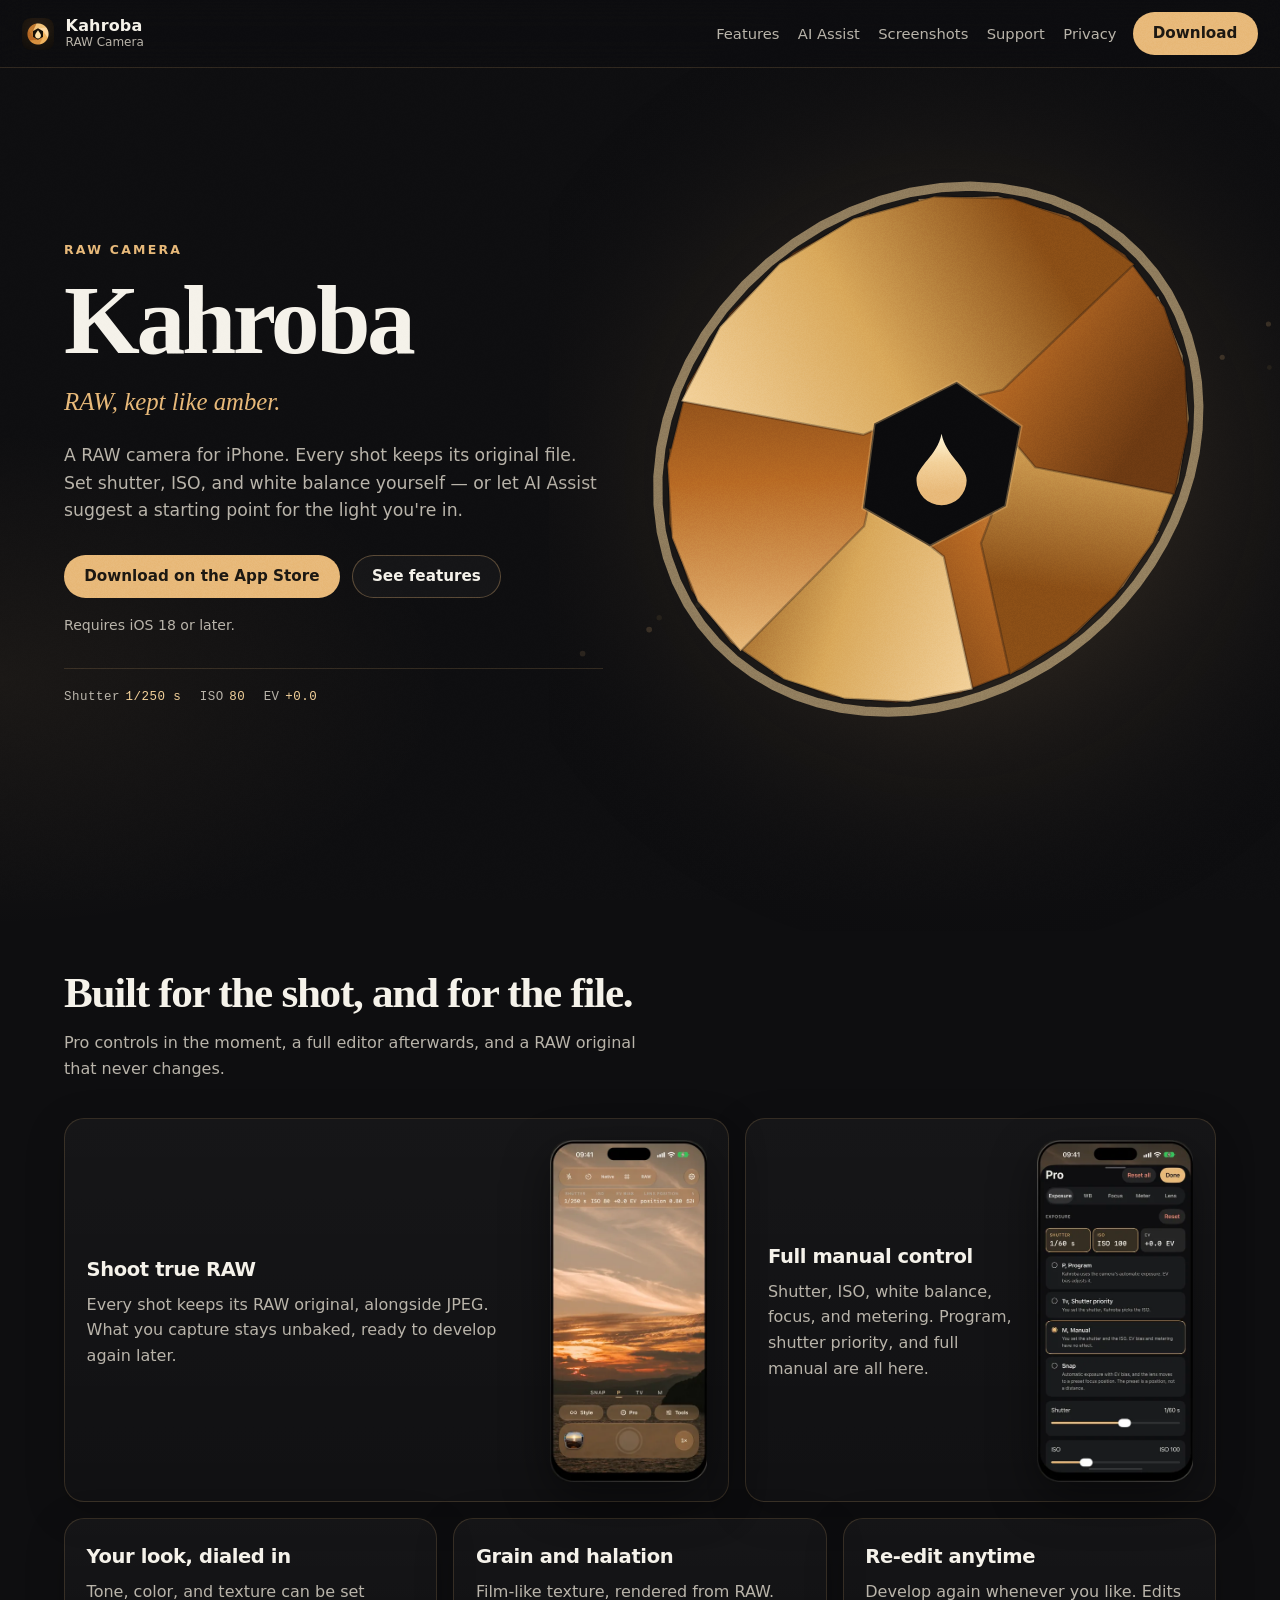
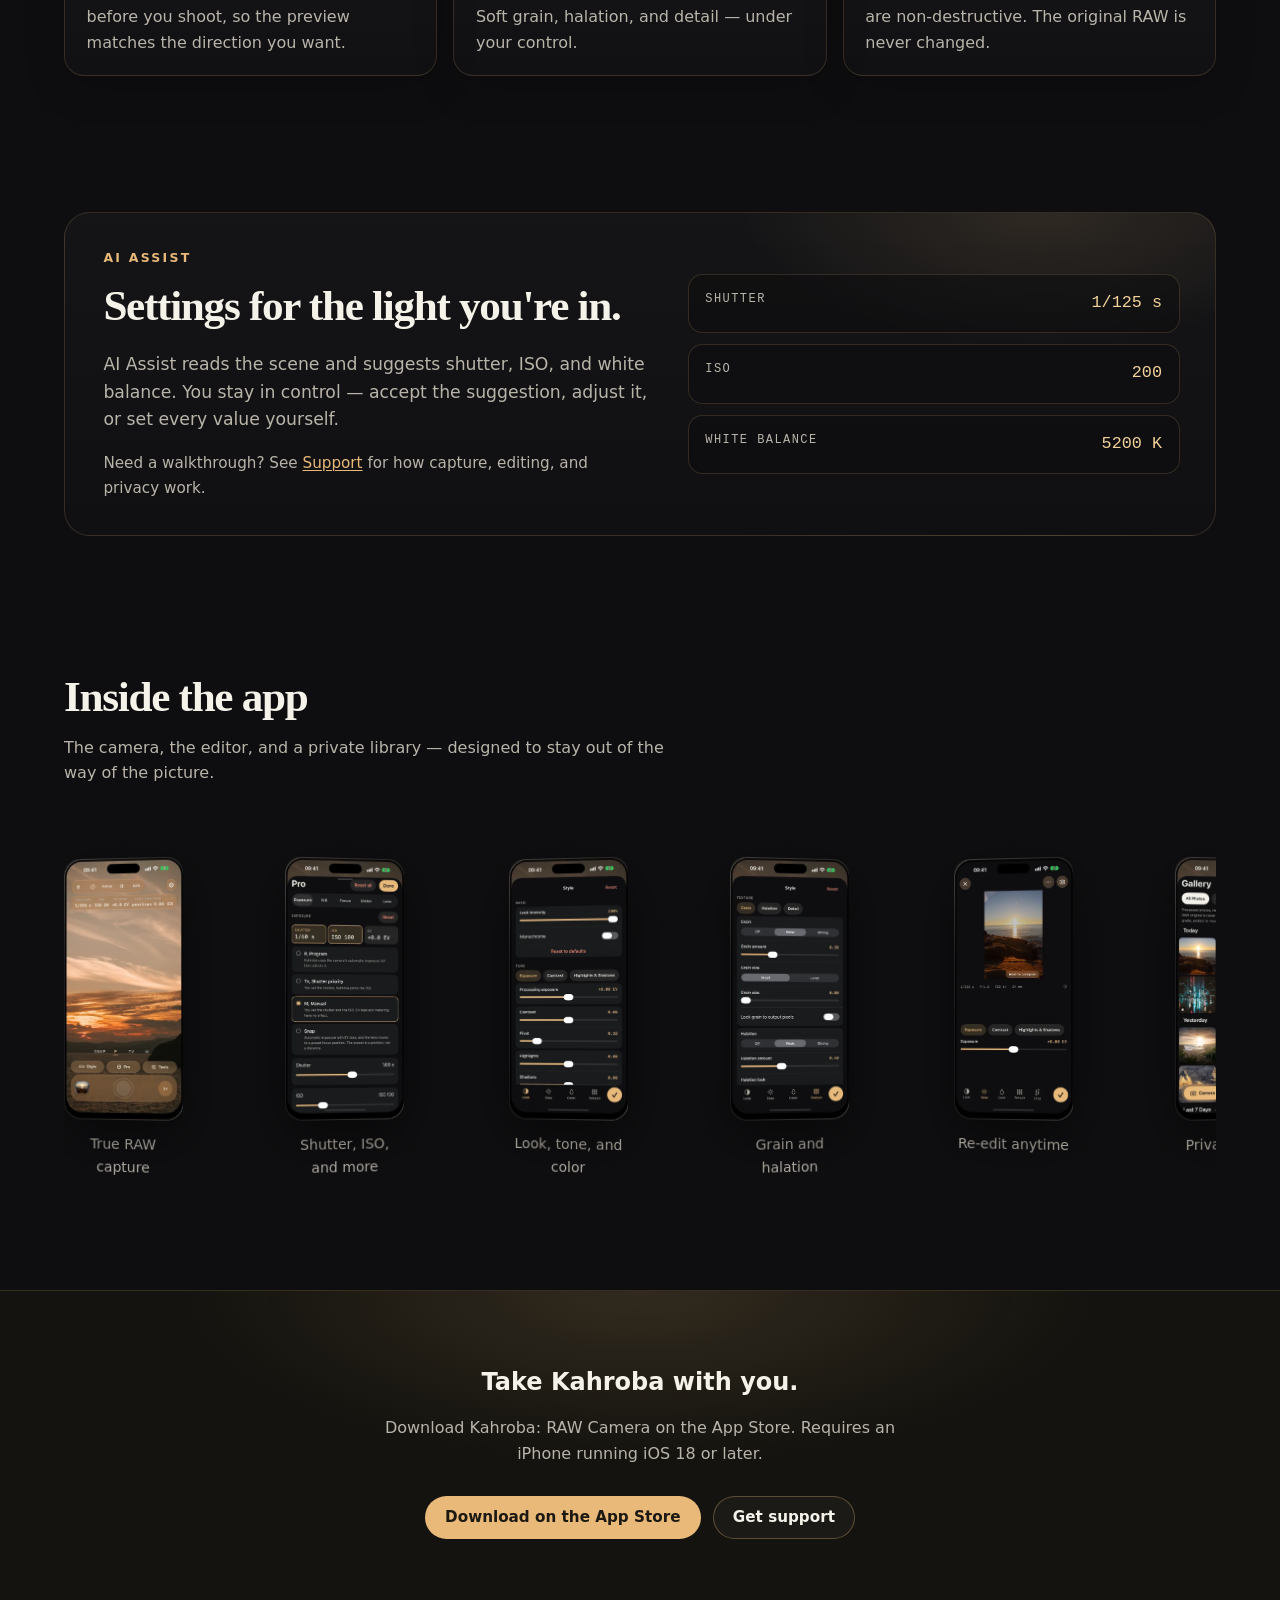
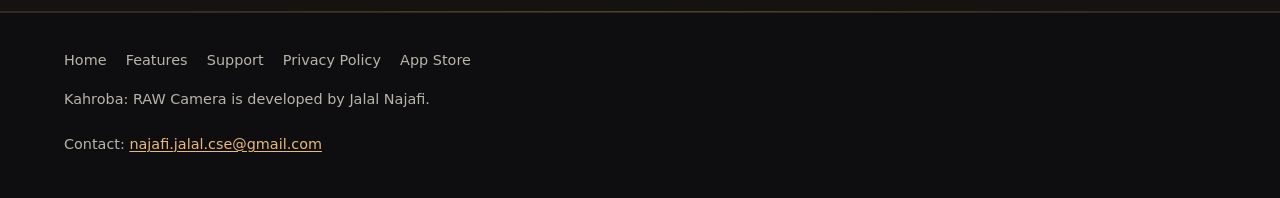
==== commit c7127ad7: "Fix homepage layout on repeat visits and reduced motion The Skip button used the class intro-skip, w" ====
--- a/index.html
+++ b/index.html
@@ -114,7 +114,7 @@
       <path d="M32 3C32 3 56 30 56 50A24 24 0 1 1 8 50C8 30 32 3 32 3Z" fill="url(#intro-drop-hl)"/>
       <ellipse cx="24.5" cy="48" rx="7.5" ry="10" fill="#fffdf6" opacity="0.28"/>
     </svg>
-    <button type="button" class="intro-skip" id="intro-skip">Skip</button>
+    <button type="button" class="intro-skip-btn" id="intro-skip">Skip</button>
   </div>
   <a class="skip" href="#content">Skip to content</a>
   <header class="site-header">
--- a/css/intro.css
+++ b/css/intro.css
@@ -224,7 +224,7 @@
   82%, 100% { opacity: 0; }
 }
 
-.intro-skip {
+.intro-skip-btn {
   position: absolute;
   right: max(0.85rem, env(safe-area-inset-right, 0px));
   bottom: max(0.85rem, env(safe-area-inset-bottom, 0px));
@@ -242,13 +242,13 @@
   -webkit-tap-highlight-color: transparent;
 }
 
-.intro-skip:hover,
-.intro-skip:focus-visible {
+.intro-skip-btn:hover,
+.intro-skip-btn:focus-visible {
   color: #f5f2ea;
   border-color: #e8b979;
 }
 
-.intro-skip:focus-visible {
+.intro-skip-btn:focus-visible {
   outline: 2px solid #e8b979;
   outline-offset: 3px;
 }
